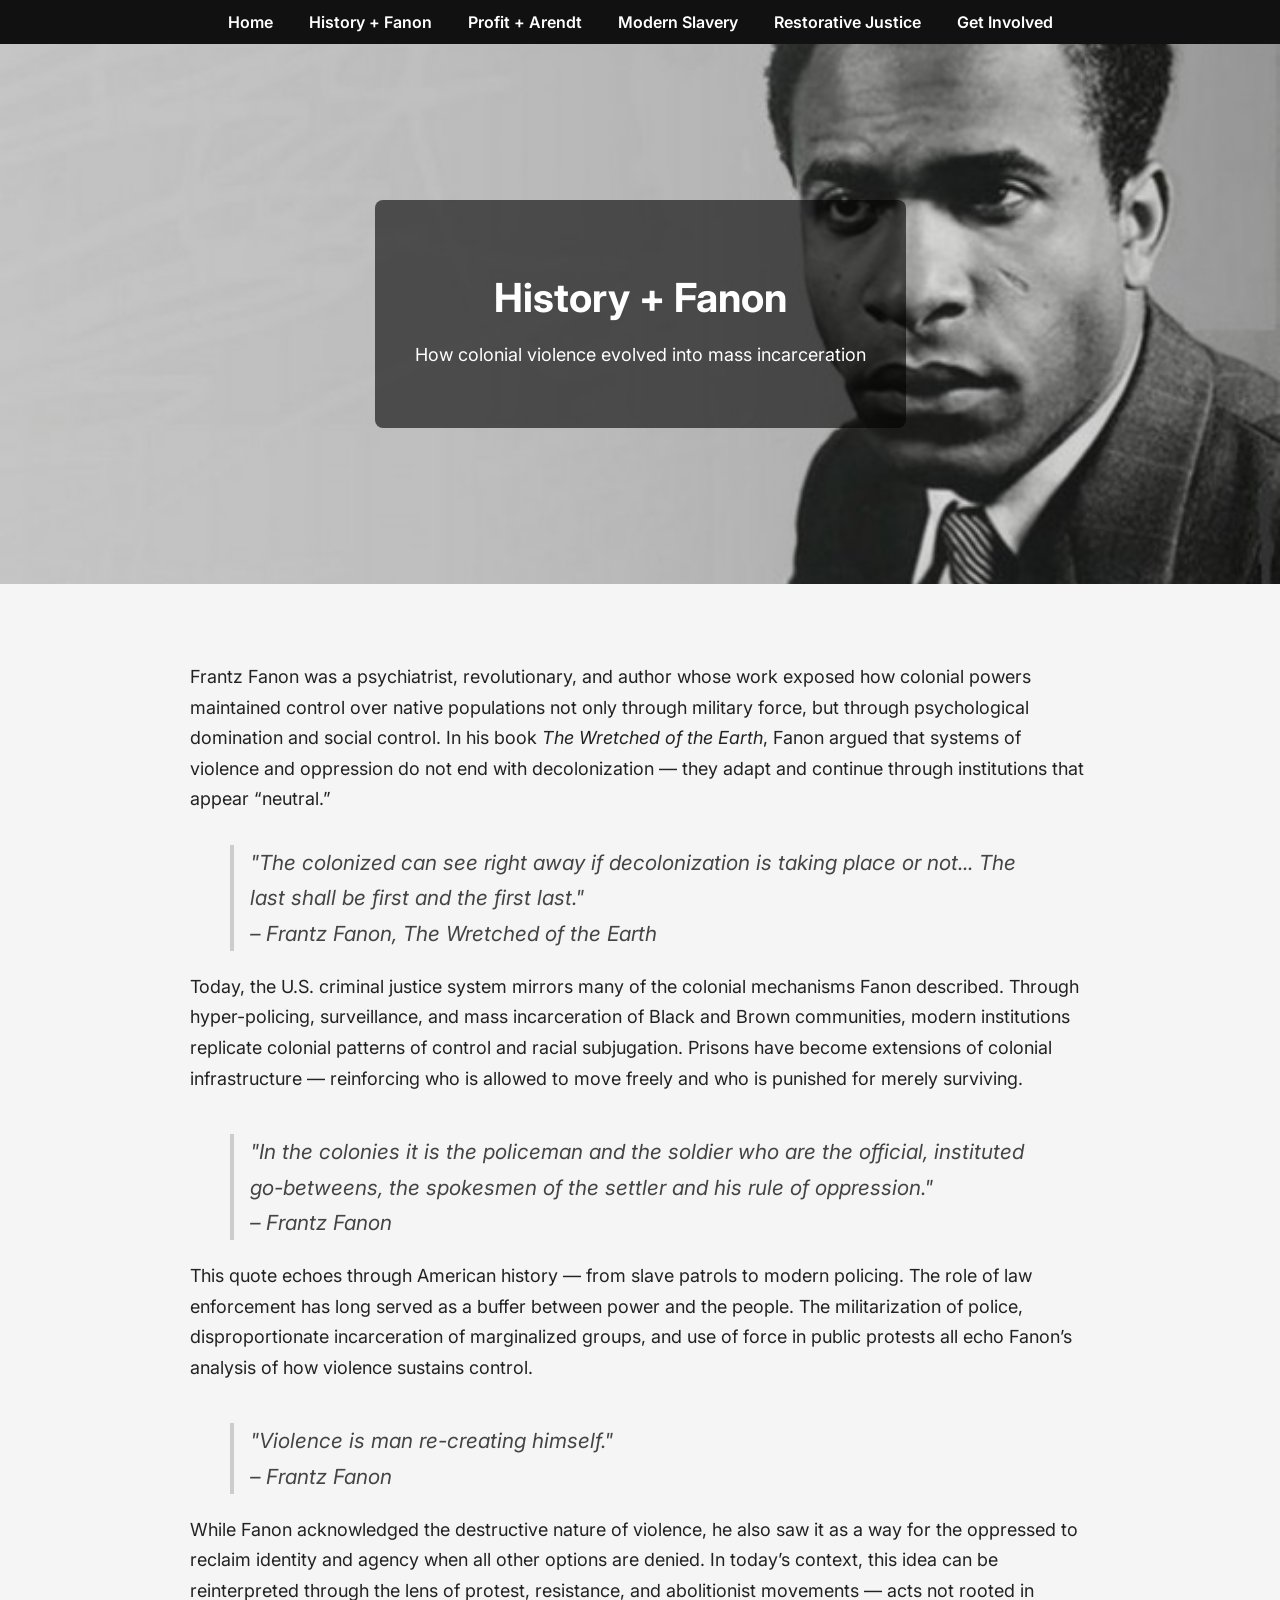
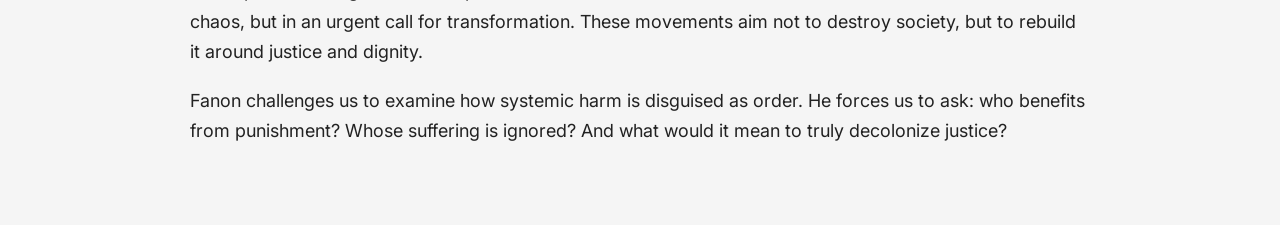
==== fanon.html @ 96808bf1 "Add files via upload" ====
<!DOCTYPE html>
<html lang="en">
<head>
  <meta charset="UTF-8">
  <meta name="viewport" content="width=device-width, initial-scale=1.0">
  <title>History + Fanon</title>
  <link rel="stylesheet" href="styles.css">
</head>
<body>

  <nav>
    <ul>
      <li><a href="index.html">Home</a></li>
      <li><a href="fanon.html">History + Fanon</a></li>
      <li><a href="arendt.html">Profit + Arendt</a></li>
      <li><a href="slavery.html">Modern Slavery</a></li>
      <li><a href="restorative.html">Restorative Justice</a></li>
      <li><a href="getinvolved.html">Get Involved</a></li>
    </ul>
  </nav>

  <section class="page-banner" style="background: url('images/fanon.jpg') center/cover no-repeat; height: 60vh; display: flex; align-items: center; justify-content: center; position: relative;">
    <div style="background-color: rgba(0, 0, 0, 0.6); padding: 40px; border-radius: 8px; color: white; text-align: center;">
      <h1 style="font-size: 40px; margin-bottom: 10px;">History + Fanon</h1>
      <p style="font-size: 18px;">How colonial violence evolved into mass incarceration</p>
    </div>
  </section>

  <section style="padding: 60px 20px; max-width: 900px; margin: auto; line-height: 1.7;">
    <p>Frantz Fanon was a psychiatrist, revolutionary, and author whose work exposed how colonial powers maintained control over native populations not only through military force, but through psychological domination and social control. In his book <em>The Wretched of the Earth</em>, Fanon argued that systems of violence and oppression do not end with decolonization — they adapt and continue through institutions that appear “neutral.”</p>

    <blockquote style="font-style: italic; font-size: 1.3em; color: #444; border-left: 4px solid #ccc; padding-left: 16px;">
      "The colonized can see right away if decolonization is taking place or not... The last shall be first and the first last."
      <br>– Frantz Fanon, <em>The Wretched of the Earth</em>
    </blockquote>

    <p>Today, the U.S. criminal justice system mirrors many of the colonial mechanisms Fanon described. Through hyper-policing, surveillance, and mass incarceration of Black and Brown communities, modern institutions replicate colonial patterns of control and racial subjugation. Prisons have become extensions of colonial infrastructure — reinforcing who is allowed to move freely and who is punished for merely surviving.</p>

    <blockquote style="font-style: italic; font-size: 1.3em; color: #444; border-left: 4px solid #ccc; padding-left: 16px; margin-top: 40px;">
      "In the colonies it is the policeman and the soldier who are the official, instituted go-betweens, the spokesmen of the settler and his rule of oppression."
      <br>– Frantz Fanon
    </blockquote>

    <p>This quote echoes through American history — from slave patrols to modern policing. The role of law enforcement has long served as a buffer between power and the people. The militarization of police, disproportionate incarceration of marginalized groups, and use of force in public protests all echo Fanon’s analysis of how violence sustains control.</p>

    <blockquote style="font-style: italic; font-size: 1.3em; color: #444; border-left: 4px solid #ccc; padding-left: 16px; margin-top: 40px;">
      "Violence is man re-creating himself."
      <br>– Frantz Fanon
    </blockquote>

    <p>While Fanon acknowledged the destructive nature of violence, he also saw it as a way for the oppressed to reclaim identity and agency when all other options are denied. In today’s context, this idea can be reinterpreted through the lens of protest, resistance, and abolitionist movements — acts not rooted in chaos, but in an urgent call for transformation. These movements aim not to destroy society, but to rebuild it around justice and dignity.</p>

    <p>Fanon challenges us to examine how systemic harm is disguised as order. He forces us to ask: who benefits from punishment? Whose suffering is ignored? And what would it mean to truly decolonize justice?</p>
  </section>

  <script src="script.js"></script>
</body>
</html>
---- styles.css ----
/* styles.css */

@import url('https://fonts.googleapis.com/css2?family=Inter:wght@400;600;800&display=swap');

body {
  margin: 0;
  font-family: 'Inter', sans-serif;
  background-color: #f5f5f5;
  color: #222;
}

nav {
  background-color: #111;
  padding: 12px 0;
  box-shadow: 0 2px 5px rgba(0, 0, 0, 0.2);
}

nav ul {
  list-style: none;
  margin: 0;
  padding: 0;
  display: flex;
  justify-content: center;
  flex-wrap: wrap;
}

nav li {
  margin: 0 18px;
}

nav a {
  color: white;
  text-decoration: none;
  font-weight: 600;
  font-size: 16px;
}

nav a:hover {
  color: #ffcc00;
}

.hero {
    background: url('images/prison_hallway.jpg') center/cover no-repeat;
    height: 100vh;
    display: flex;
    align-items: center;
    justify-content: center;
    color: white;
    text-align: center;
    position: relative;
  }
  
  .hero::after {
    content: '';
    position: absolute;
    top: 0; left: 0; right: 0; bottom: 0;
    background: rgba(0, 0, 0, 0.6);
    z-index: 0;
  }
  
  .hero-content {
    position: relative;
    z-index: 1;
    max-width: 700px;
    padding: 20px;
  }
  
  .hero h1 {
    font-size: 48px;
    font-weight: 800;
    margin-bottom: 20px;
  }
  
  .hero p {
    font-size: 20px;
    line-height: 1.6;
  }
  
main {
  padding: 50px 20px;
  max-width: 800px;
  margin: auto;
  background-color: white;
  box-shadow: 0 4px 12px rgba(0, 0, 0, 0.05);
  margin-top: 40px;
  border-radius: 8px;
}

h1 {
  font-size: 32px;
  margin-bottom: 20px;
}

p {
  font-size: 18px;
  line-height: 1.7;
}

blockquote {
  font-style: italic;
  margin-top: 30px;
  font-size: 1.2em;
  color: #555;
  border-left: 4px solid #ccc;
  padding-left: 16px;
}
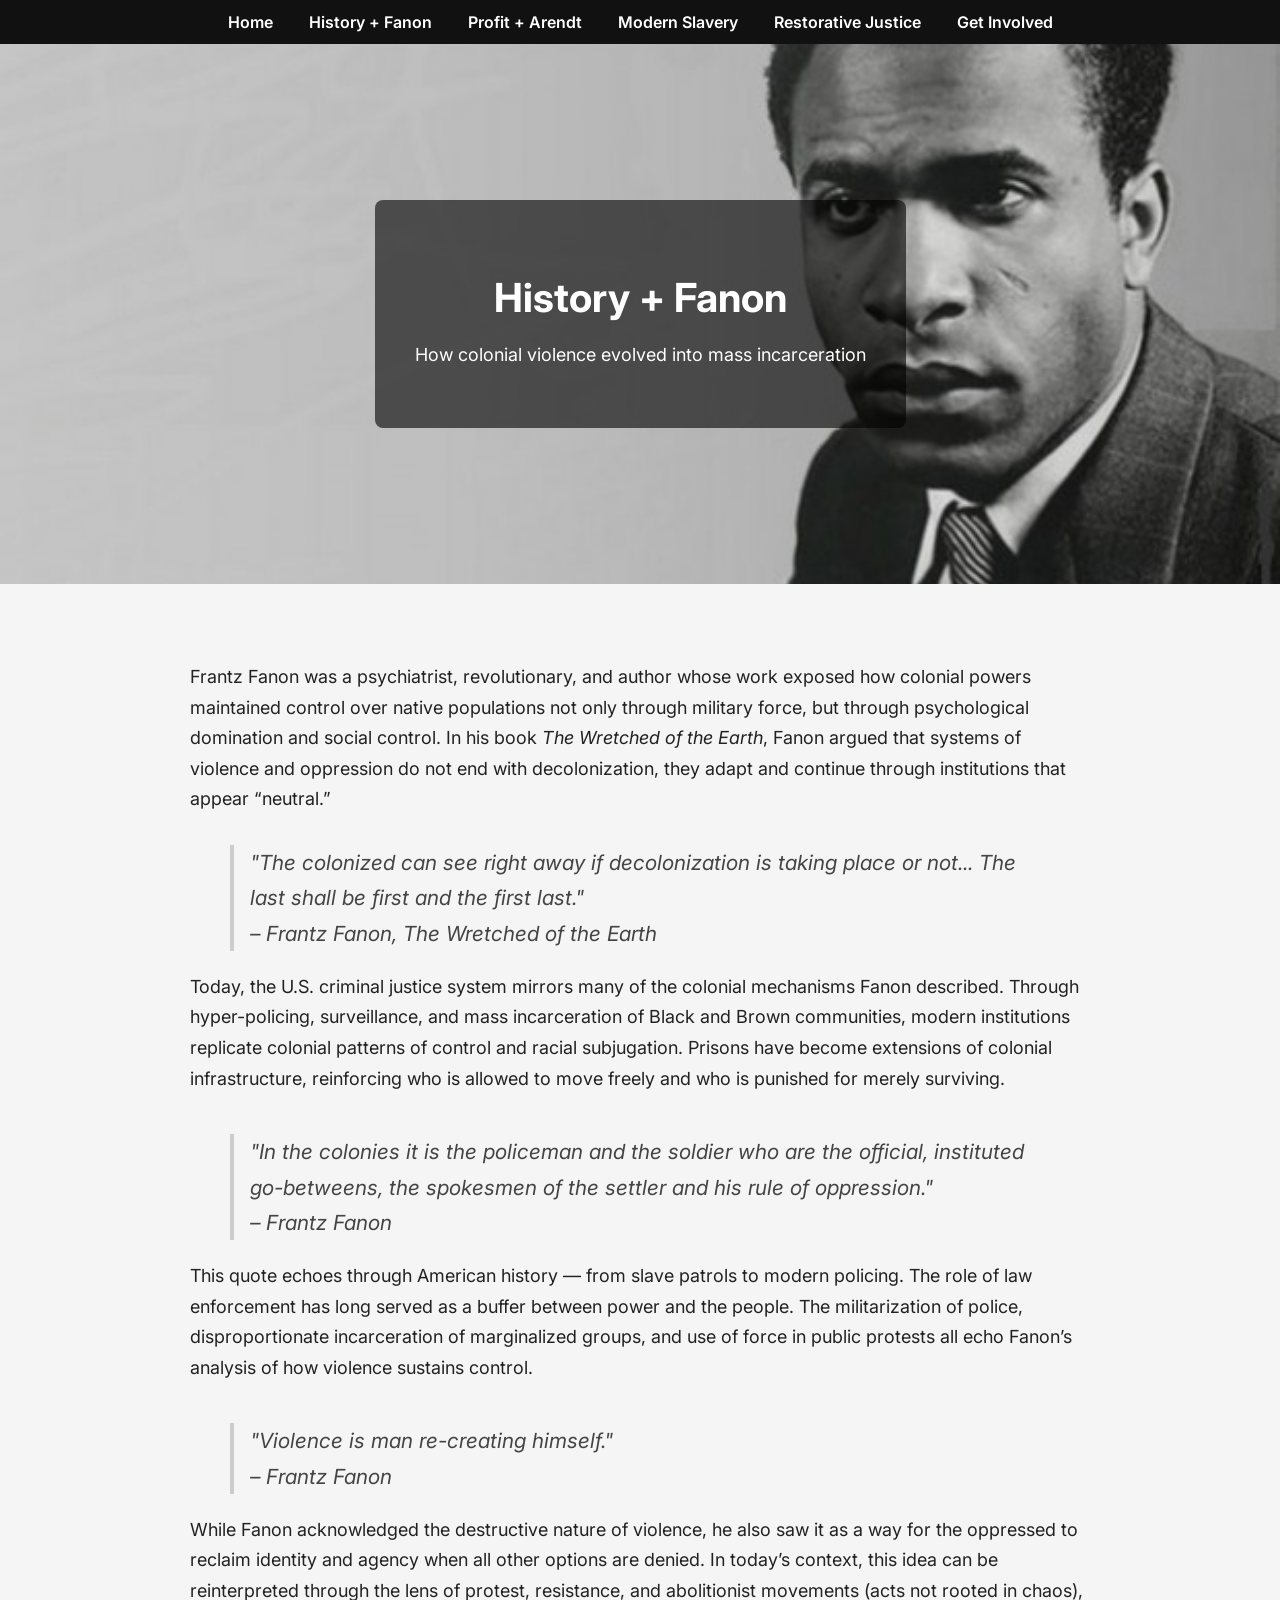
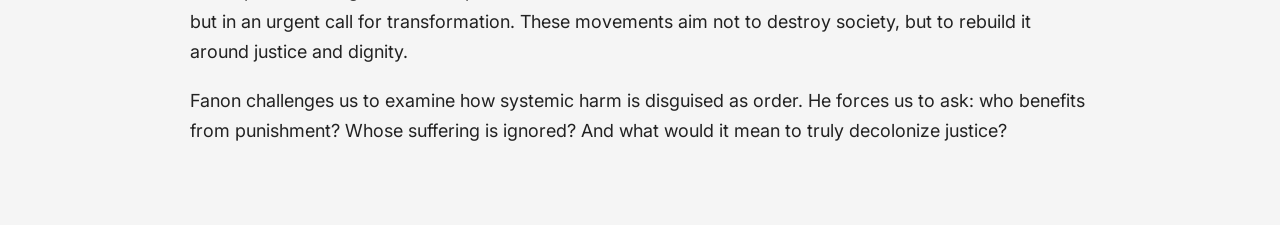
==== commit 783e69d5: "Update fanon.html" ====
--- a/fanon.html
+++ b/fanon.html
@@ -27,14 +27,14 @@
   </section>
 
   <section style="padding: 60px 20px; max-width: 900px; margin: auto; line-height: 1.7;">
-    <p>Frantz Fanon was a psychiatrist, revolutionary, and author whose work exposed how colonial powers maintained control over native populations not only through military force, but through psychological domination and social control. In his book <em>The Wretched of the Earth</em>, Fanon argued that systems of violence and oppression do not end with decolonization — they adapt and continue through institutions that appear “neutral.”</p>
+    <p>Frantz Fanon was a psychiatrist, revolutionary, and author whose work exposed how colonial powers maintained control over native populations not only through military force, but through psychological domination and social control. In his book <em>The Wretched of the Earth</em>, Fanon argued that systems of violence and oppression do not end with decolonization, they adapt and continue through institutions that appear “neutral.”</p>
 
     <blockquote style="font-style: italic; font-size: 1.3em; color: #444; border-left: 4px solid #ccc; padding-left: 16px;">
       "The colonized can see right away if decolonization is taking place or not... The last shall be first and the first last."
       <br>– Frantz Fanon, <em>The Wretched of the Earth</em>
     </blockquote>
 
-    <p>Today, the U.S. criminal justice system mirrors many of the colonial mechanisms Fanon described. Through hyper-policing, surveillance, and mass incarceration of Black and Brown communities, modern institutions replicate colonial patterns of control and racial subjugation. Prisons have become extensions of colonial infrastructure — reinforcing who is allowed to move freely and who is punished for merely surviving.</p>
+    <p>Today, the U.S. criminal justice system mirrors many of the colonial mechanisms Fanon described. Through hyper-policing, surveillance, and mass incarceration of Black and Brown communities, modern institutions replicate colonial patterns of control and racial subjugation. Prisons have become extensions of colonial infrastructure, reinforcing who is allowed to move freely and who is punished for merely surviving.</p>
 
     <blockquote style="font-style: italic; font-size: 1.3em; color: #444; border-left: 4px solid #ccc; padding-left: 16px; margin-top: 40px;">
       "In the colonies it is the policeman and the soldier who are the official, instituted go-betweens, the spokesmen of the settler and his rule of oppression."
@@ -48,7 +48,7 @@
       <br>– Frantz Fanon
     </blockquote>
 
-    <p>While Fanon acknowledged the destructive nature of violence, he also saw it as a way for the oppressed to reclaim identity and agency when all other options are denied. In today’s context, this idea can be reinterpreted through the lens of protest, resistance, and abolitionist movements — acts not rooted in chaos, but in an urgent call for transformation. These movements aim not to destroy society, but to rebuild it around justice and dignity.</p>
+    <p>While Fanon acknowledged the destructive nature of violence, he also saw it as a way for the oppressed to reclaim identity and agency when all other options are denied. In today’s context, this idea can be reinterpreted through the lens of protest, resistance, and abolitionist movements (acts not rooted in chaos), but in an urgent call for transformation. These movements aim not to destroy society, but to rebuild it around justice and dignity.</p>
 
     <p>Fanon challenges us to examine how systemic harm is disguised as order. He forces us to ask: who benefits from punishment? Whose suffering is ignored? And what would it mean to truly decolonize justice?</p>
   </section>
